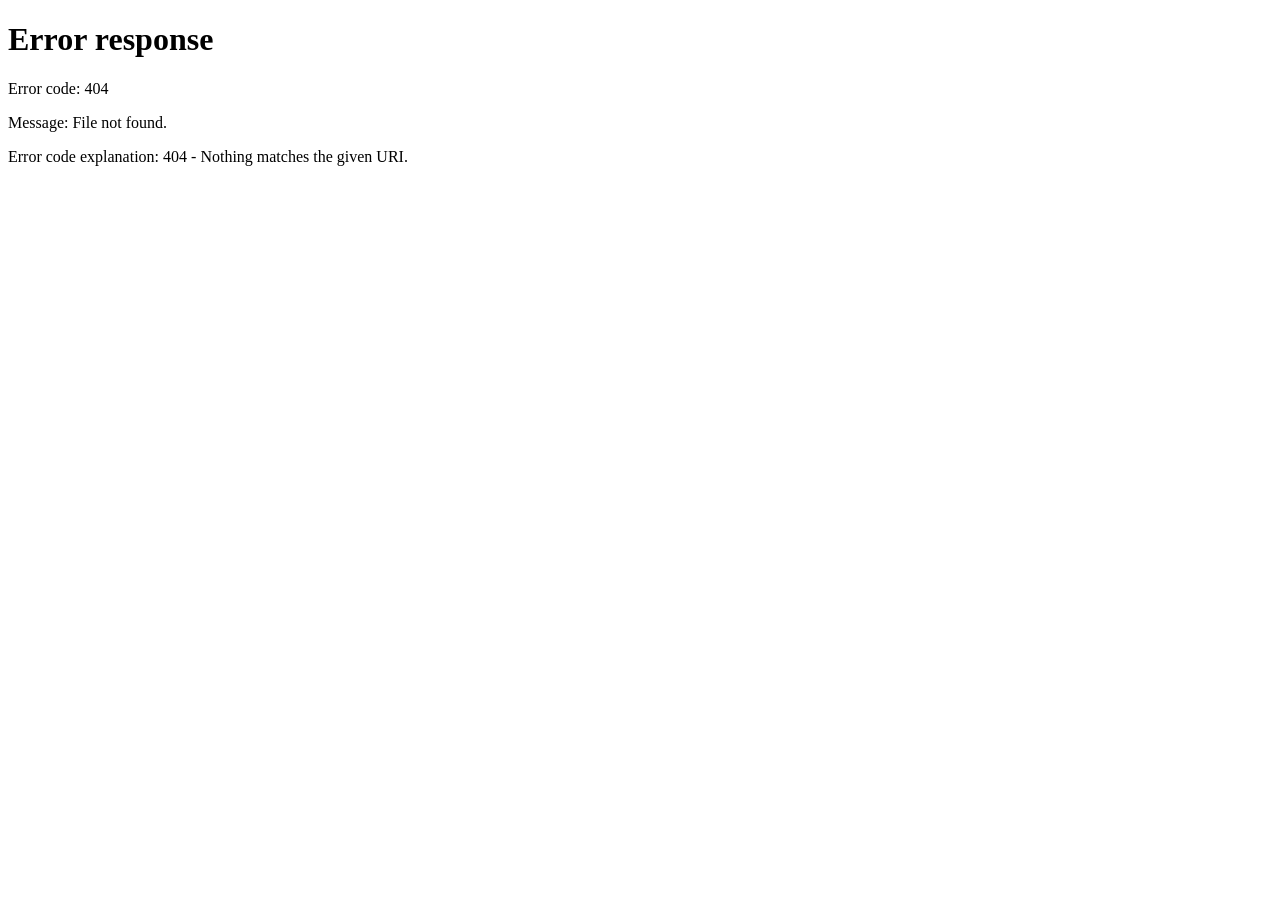
==== index.html @ a02c3f0b "fixed index.html path" ====
<!DOCTYPE html>
<html>
<head>
  <meta http-equiv="refresh" content="0; url=html/homePage.html">
  <title>Redirecting...</title>
</head>
<body>
  <p>Loading... If not redirected <a href="html/homepage.html">Click Here</a></p>
</body>
</html>
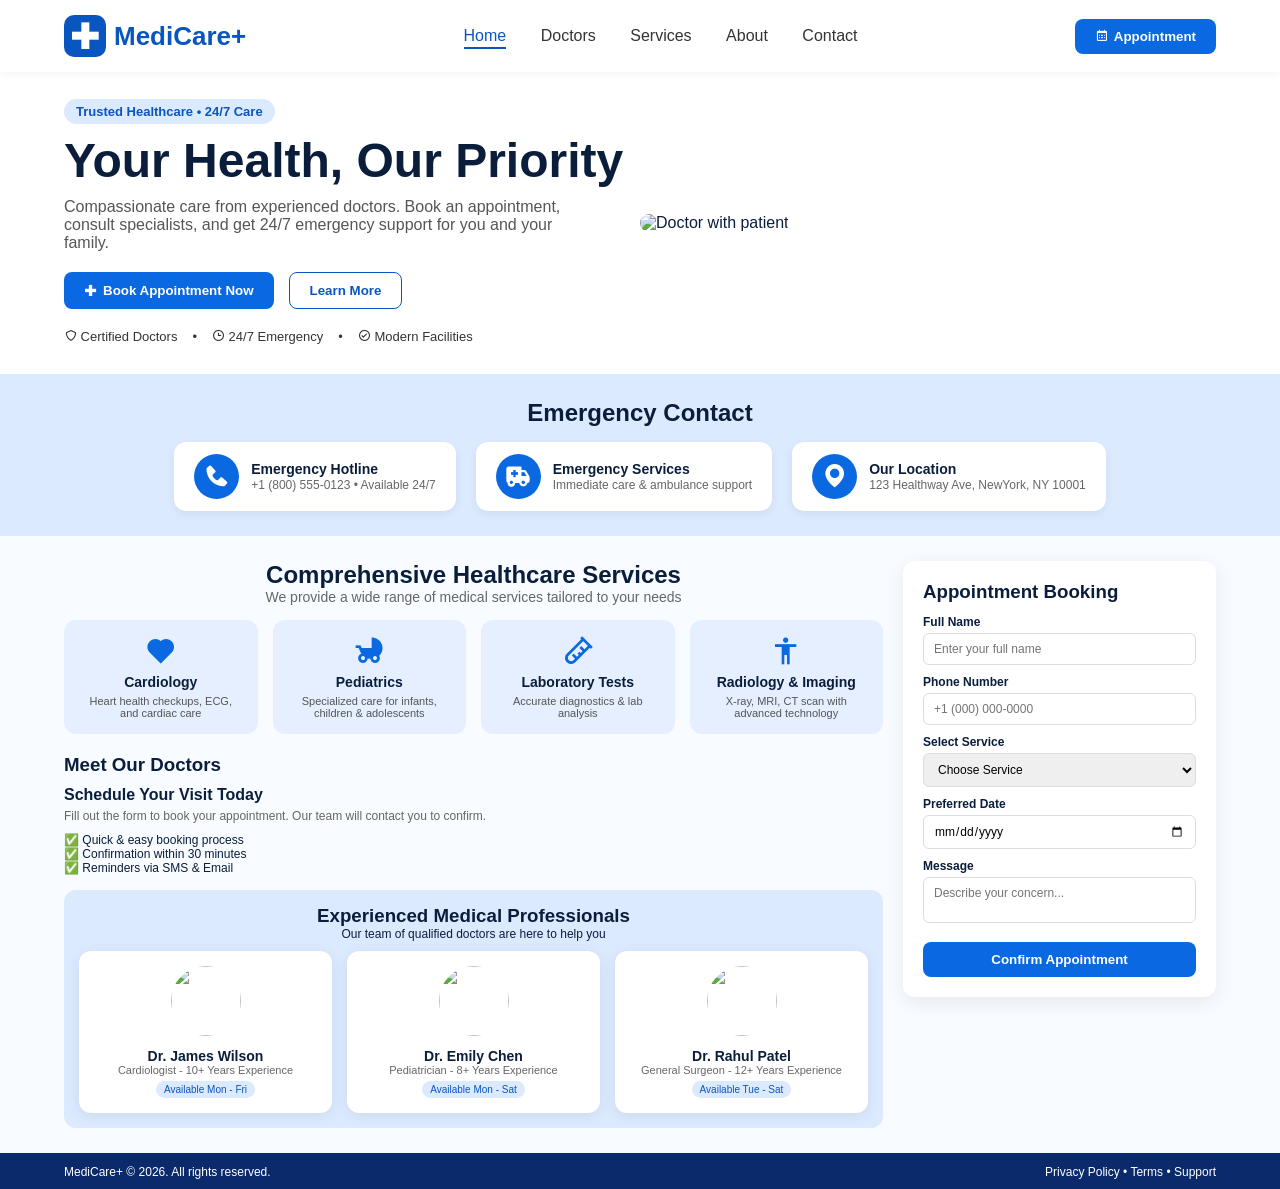
==== commit ea66e065: "added auto redirect" ====
--- a/index.html
+++ b/index.html
@@ -1,7 +1,7 @@
 <!DOCTYPE html>
 <html>
 <head>
-  <meta http-equiv="refresh" content="0; url=html/homePage.html">
+  <meta http-equiv="refresh" content="0; url=html/homepage.html">
   <title>Redirecting...</title>
 </head>
 <body>
